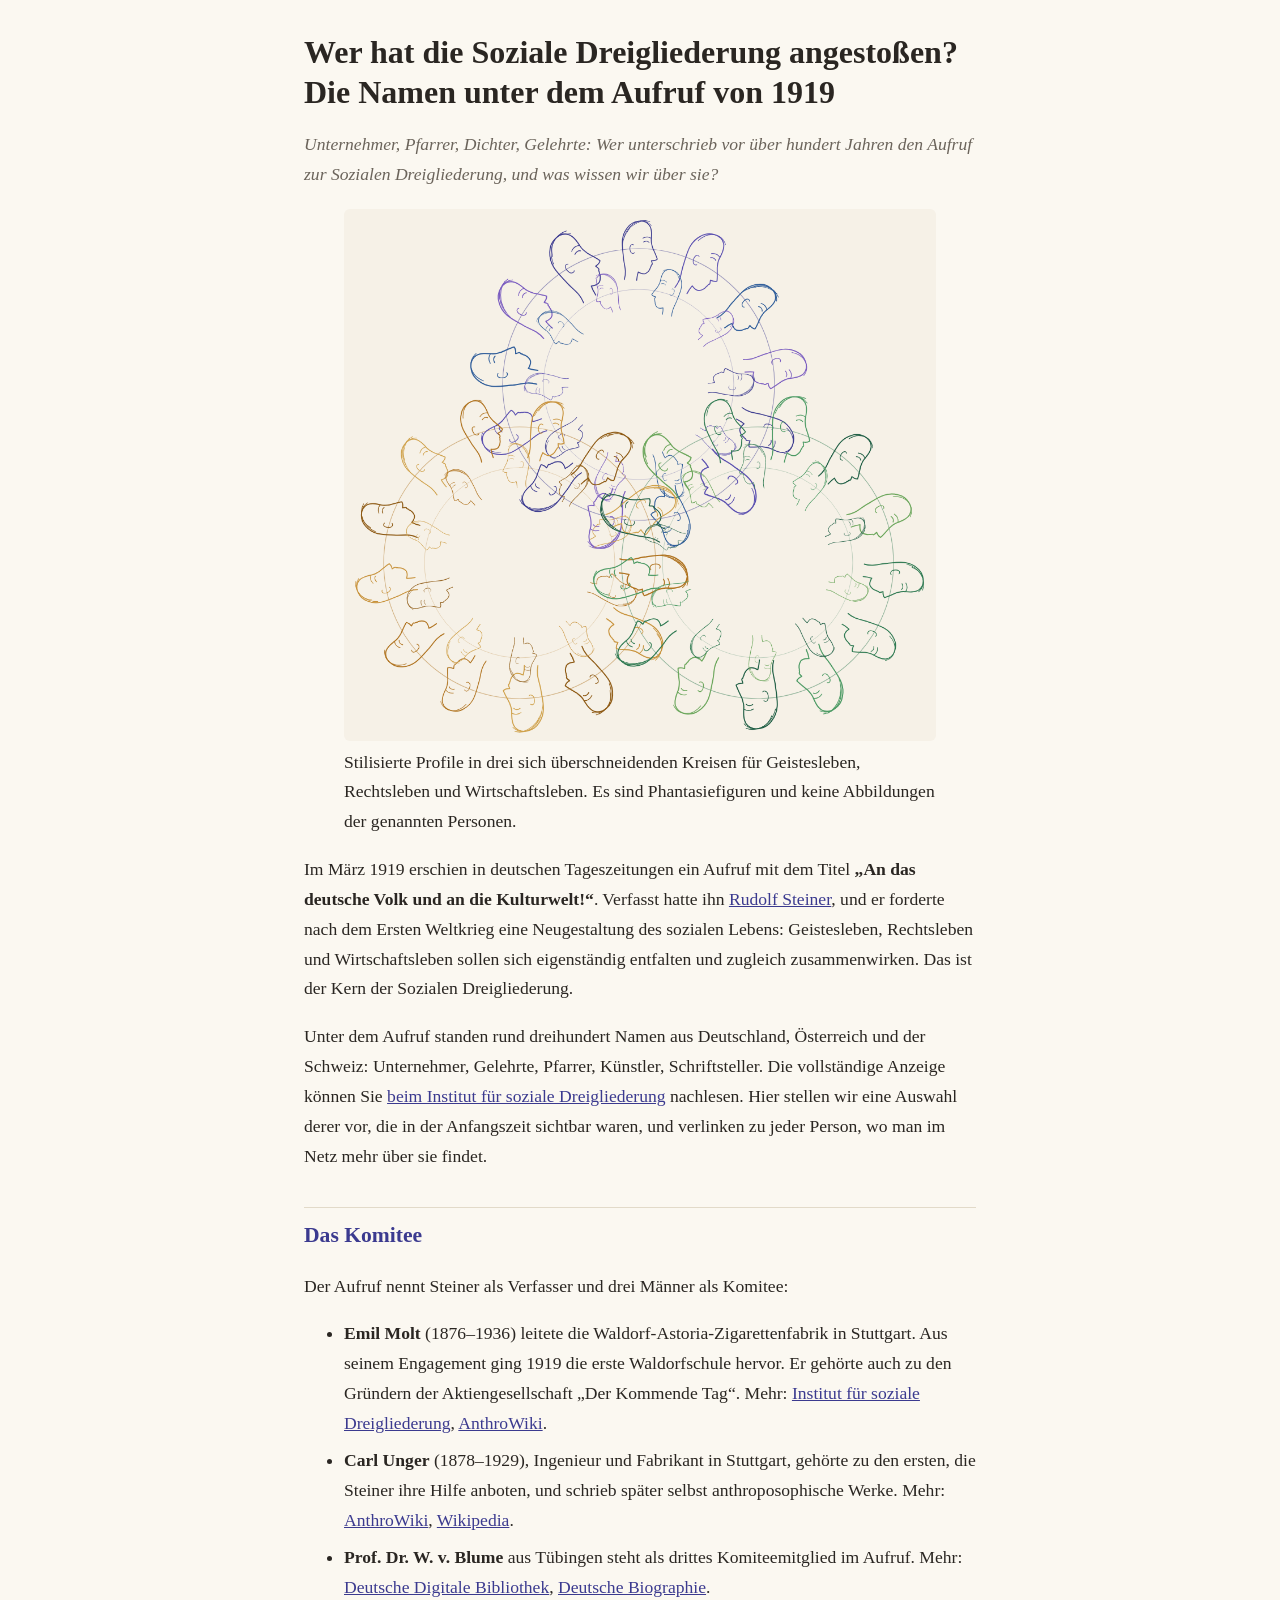
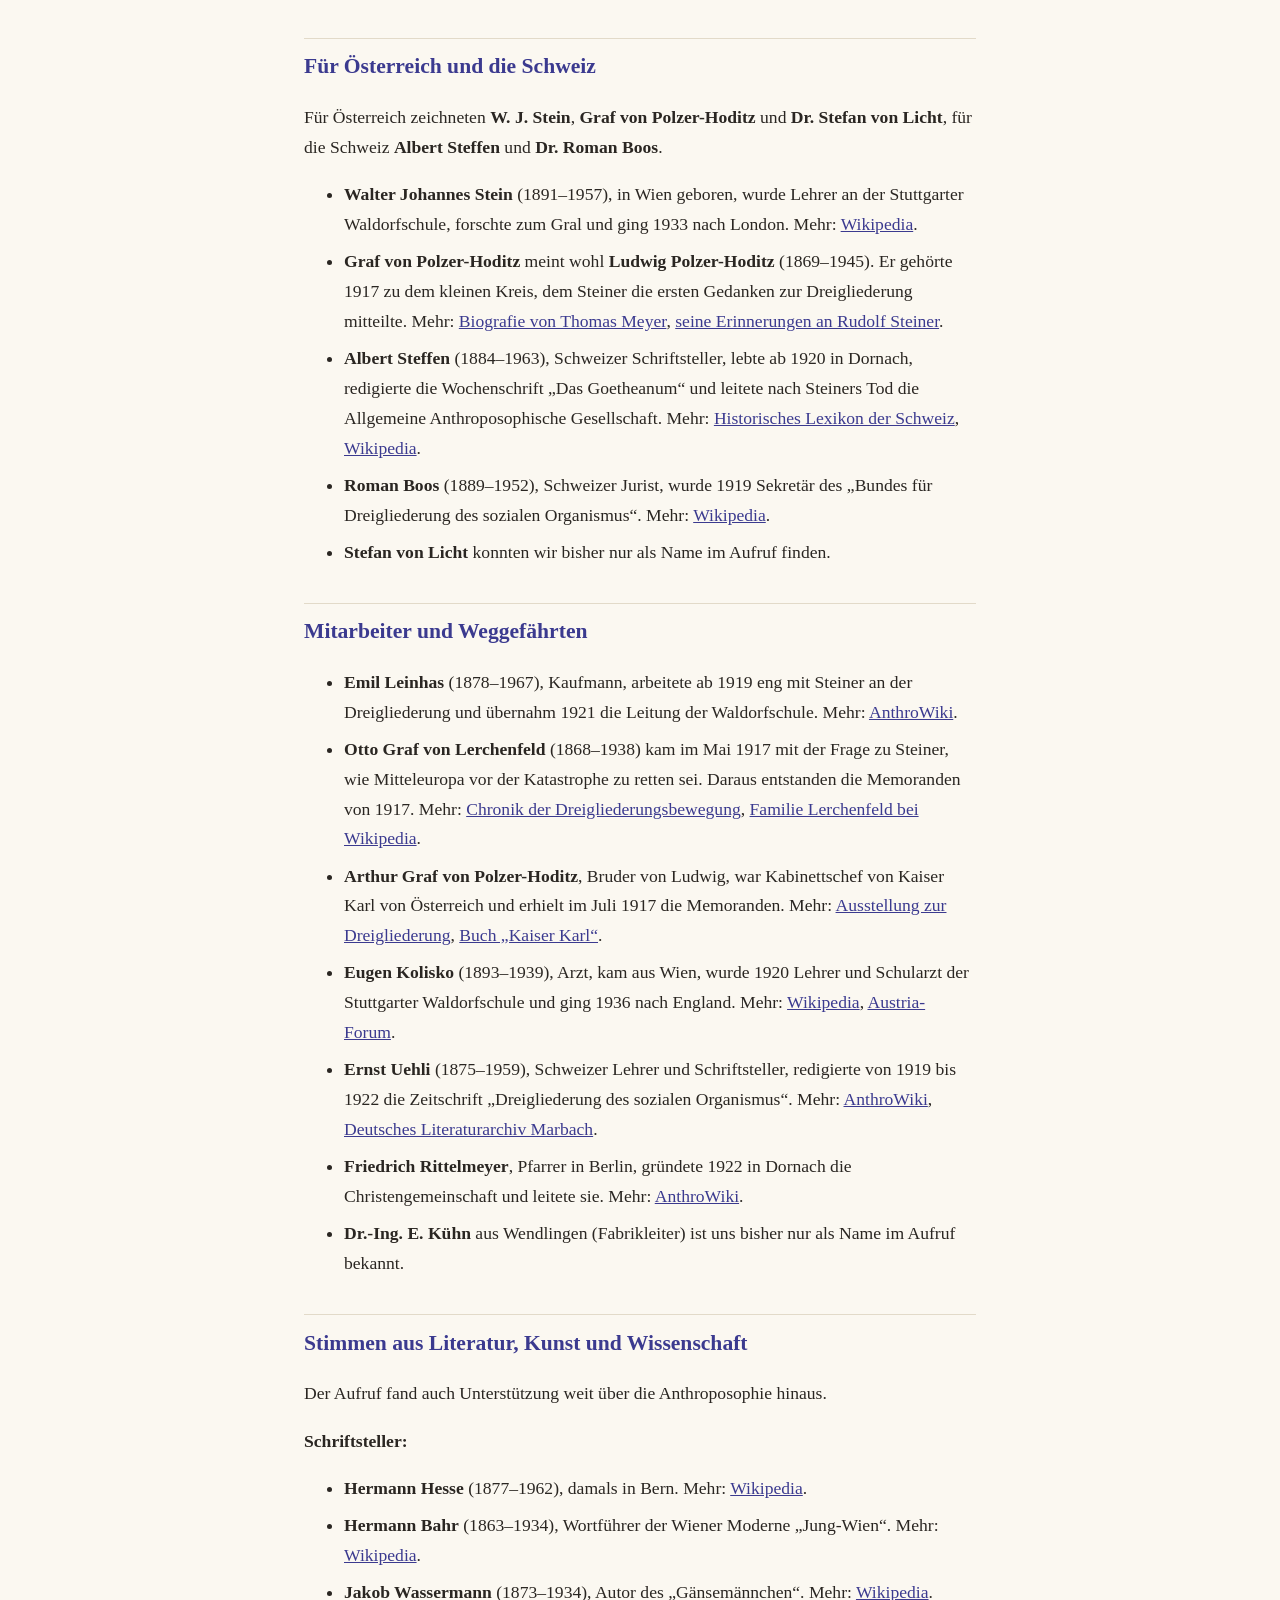
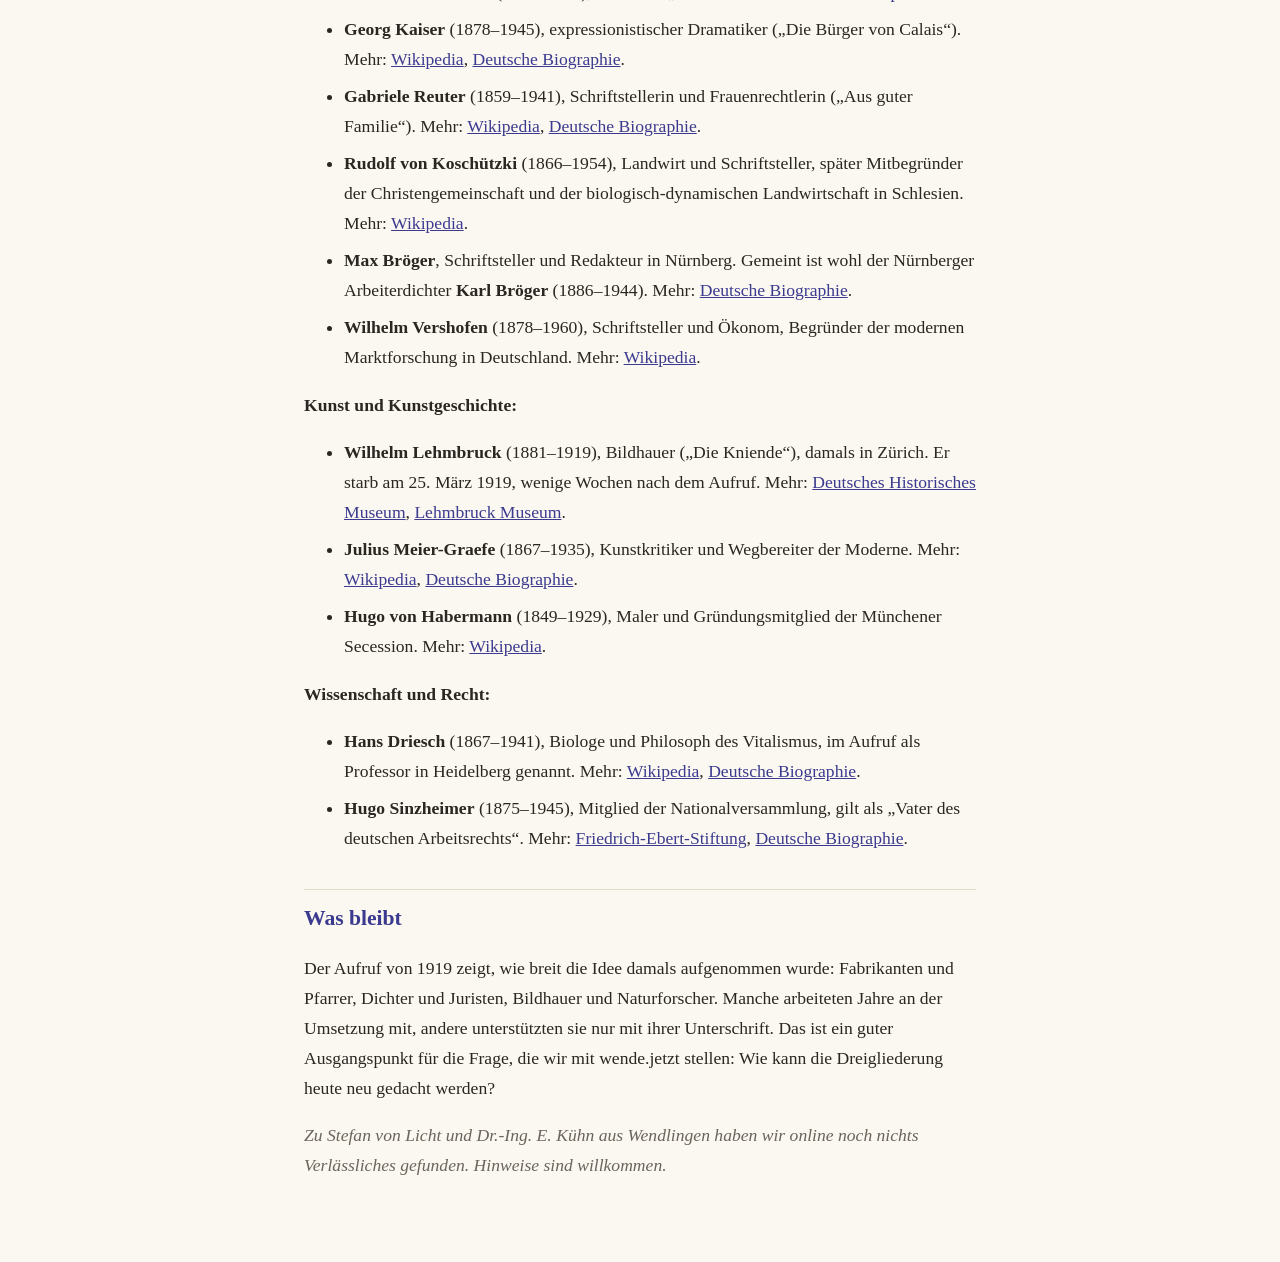
==== blogbeitrag-dreigliederung-anfaenge.html @ 05ac9ec2 "Blogbeitrag fertig: HTML, Word und Titelbild aus Profil-Linienportraits Co-Authored-By: Claude Sonne" ====
<!DOCTYPE html>
<html xmlns="http://www.w3.org/1999/xhtml" lang="de" xml:lang="de">
<head>
  <meta charset="utf-8" />
  <meta name="generator" content="pandoc" />
  <meta name="viewport" content="width=device-width, initial-scale=1.0, user-scalable=yes" />
  <title>Wer hat die Soziale Dreigliederung angesto��en? Die Namen unter dem Aufruf von 1919</title>
  <style>
code{white-space: pre-wrap;}
span.smallcaps{font-variant: small-caps;}
div.columns{display: flex; gap: min(4vw, 1.5em);}
div.column{flex: auto; overflow-x: auto;}
div.hanging-indent{margin-left: 1.5em; text-indent: -1.5em;}

ul.task-list[class]{list-style: none;}
ul.task-list li input[type="checkbox"] {
font-size: inherit;
width: 0.8em;
margin: 0 0.8em 0.2em -1.6em;
vertical-align: middle;
}
.display.math{display: block; text-align: center; margin: 0.5rem auto;}
</style>
  <style type="text/css">:root{--bg:#fbf8f1;--fg:#2a2622;--muted:#6b645b;--accent:#3b3a8f;--rule:#e2dac9}
@media (prefers-color-scheme: dark){:root{--bg:#1d1b19;--fg:#ece6da;--muted:#a79f92;--accent:#a9a6ee;--rule:#3a3631}}
html{background:var(--bg)}
body{max-width:42rem;margin:0 auto;padding:2rem 1rem 4rem;color:var(--fg);background:var(--bg);font:1.1rem/1.7 Georgia,"Times New Roman",serif}
h1{font-size:2rem;line-height:1.25;margin:0 0 .6rem}
h2{font-size:1.35rem;margin:2.2rem 0 .6rem;padding-top:.6rem;border-top:1px solid var(--rule);color:var(--accent)}
p em:only-child{color:var(--muted)}
a{color:var(--accent)}
img{max-width:100%;height:auto;display:block;margin:1.2rem auto .4rem;border-radius:6px}
li{margin:.45rem 0}
header#title-block-header{display:none}
</style>
</head>
<body>
<header id="title-block-header">
<h1 class="title">Wer hat die Soziale Dreigliederung angesto��en? Die
Namen unter dem Aufruf von 1919</h1>
</header>
<h1 id="wer-hat-die-soziale-dreigliederung-angestoßen-die-namen-unter-dem-aufruf-von-1919">Wer
hat die Soziale Dreigliederung angestoßen? Die Namen unter dem Aufruf
von 1919</h1>
<p><em>Unternehmer, Pfarrer, Dichter, Gelehrte: Wer unterschrieb vor
über hundert Jahren den Aufruf zur Sozialen Dreigliederung, und was
wissen wir über sie?</em></p>
<figure>
<img src="[data-uri]" alt="Stilisierte Profile in drei sich überschneidenden Kreisen für Geistesleben, Rechtsleben und Wirtschaftsleben. Es sind Phantasiefiguren und keine Abbildungen der genannten Personen." />
<figcaption aria-hidden="true">Stilisierte Profile in drei sich
überschneidenden Kreisen für Geistesleben, Rechtsleben und
Wirtschaftsleben. Es sind Phantasiefiguren und keine Abbildungen der
genannten Personen.</figcaption>
</figure>
<p>Im März 1919 erschien in deutschen Tageszeitungen ein Aufruf mit dem
Titel <strong>„An das deutsche Volk und an die Kulturwelt!“</strong>.
Verfasst hatte ihn <a href="https://de.wikipedia.org/wiki/Rudolf_Joseph_Lorenz_Steiner">Rudolf
Steiner</a>, und er forderte nach dem Ersten Weltkrieg eine
Neugestaltung des sozialen Lebens: Geistesleben, Rechtsleben und
Wirtschaftsleben sollen sich eigenständig entfalten und zugleich
zusammenwirken. Das ist der Kern der Sozialen Dreigliederung.</p>
<p>Unter dem Aufruf standen rund dreihundert Namen aus Deutschland,
Österreich und der Schweiz: Unternehmer, Gelehrte, Pfarrer, Künstler,
Schriftsteller. Die vollständige Anzeige können Sie <a href="https://www.dreigliederung.de/essays/1919-02-rudolf-steiner-aufruf-an-das-deutsche-volk-und-an-die-kulturwelt">beim
Institut für soziale Dreigliederung</a> nachlesen. Hier stellen wir eine
Auswahl derer vor, die in der Anfangszeit sichtbar waren, und verlinken
zu jeder Person, wo man im Netz mehr über sie findet.</p>
<h2 id="das-komitee">Das Komitee</h2>
<p>Der Aufruf nennt Steiner als Verfasser und drei Männer als
Komitee:</p>
<ul>
<li><strong>Emil Molt</strong> (1876–1936) leitete die
Waldorf-Astoria-Zigarettenfabrik in Stuttgart. Aus seinem Engagement
ging 1919 die erste Waldorfschule hervor. Er gehörte auch zu den
Gründern der Aktiengesellschaft „Der Kommende Tag“. Mehr: <a href="https://www.dreigliederung.de/profile/emil-molt">Institut für
soziale Dreigliederung</a>, <a href="https://en.anthrowiki.at/Emil_Molt">AnthroWiki</a>.</li>
<li><strong>Carl Unger</strong> (1878–1929), Ingenieur und Fabrikant in
Stuttgart, gehörte zu den ersten, die Steiner ihre Hilfe anboten, und
schrieb später selbst anthroposophische Werke. Mehr: <a href="https://anthrowiki.at/Carl_Unger">AnthroWiki</a>, <a href="https://de.wikipedia.org/wiki/Carl_Unger_(Anthroposoph)">Wikipedia</a>.</li>
<li><strong>Prof. Dr. W. v. Blume</strong> aus Tübingen steht als
drittes Komiteemitglied im Aufruf. Mehr: <a href="https://www.deutsche-digitale-bibliothek.de/person/gnd/116208317">Deutsche
Digitale Bibliothek</a>, <a href="https://www.deutsche-biographie.de/sfz4803.html">Deutsche
Biographie</a>.</li>
</ul>
<h2 id="für-österreich-und-die-schweiz">Für Österreich und die
Schweiz</h2>
<p>Für Österreich zeichneten <strong>W. J. Stein</strong>, <strong>Graf
von Polzer-Hoditz</strong> und <strong>Dr. Stefan von Licht</strong>,
für die Schweiz <strong>Albert Steffen</strong> und <strong>Dr. Roman
Boos</strong>.</p>
<ul>
<li><strong>Walter Johannes Stein</strong> (1891–1957), in Wien geboren,
wurde Lehrer an der Stuttgarter Waldorfschule, forschte zum Gral und
ging 1933 nach London. Mehr: <a href="https://en.wikipedia.org/wiki/Walter_Johannes_Stein">Wikipedia</a>.</li>
<li><strong>Graf von Polzer-Hoditz</strong> meint wohl <strong>Ludwig
Polzer-Hoditz</strong> (1869–1945). Er gehörte 1917 zu dem kleinen
Kreis, dem Steiner die ersten Gedanken zur Dreigliederung mitteilte.
Mehr: <a href="https://steiner.presswarehouse.com/browse/book/9781906999643/Ludwig-Polzer-Hoditz">Biografie
von Thomas Meyer</a>, <a href="https://rsarchive.org/OtherAuthors/Polzer-HoditzLudwig/MemoriesOfRudolfSteiner/index.html">seine
Erinnerungen an Rudolf Steiner</a>.</li>
<li><strong>Albert Steffen</strong> (1884–1963), Schweizer
Schriftsteller, lebte ab 1920 in Dornach, redigierte die Wochenschrift
„Das Goetheanum“ und leitete nach Steiners Tod die Allgemeine
Anthroposophische Gesellschaft. Mehr: <a href="https://hls-dhs-dss.ch/articles/012316">Historisches Lexikon der
Schweiz</a>, <a href="https://en.wikipedia.org/wiki/Albert_Steffen">Wikipedia</a>.</li>
<li><strong>Roman Boos</strong> (1889–1952), Schweizer Jurist, wurde
1919 Sekretär des „Bundes für Dreigliederung des sozialen Organismus“.
Mehr: <a href="https://de.wikipedia.org/wiki/Roman_Boos">Wikipedia</a>.</li>
<li><strong>Stefan von Licht</strong> konnten wir bisher nur als Name im
Aufruf finden.</li>
</ul>
<h2 id="mitarbeiter-und-weggefährten">Mitarbeiter und Weggefährten</h2>
<ul>
<li><strong>Emil Leinhas</strong> (1878–1967), Kaufmann, arbeitete ab
1919 eng mit Steiner an der Dreigliederung und übernahm 1921 die Leitung
der Waldorfschule. Mehr: <a href="https://anthrowiki.at/Emil_Leinhas">AnthroWiki</a>.</li>
<li><strong>Otto Graf von Lerchenfeld</strong> (1868–1938) kam im Mai
1917 mit der Frage zu Steiner, wie Mitteleuropa vor der Katastrophe zu
retten sei. Daraus entstanden die Memoranden von 1917. Mehr: <a href="https://toward3.blogspot.com/2016/08/threefolding-movement-of-1917-1922-part_9.html">Chronik
der Dreigliederungsbewegung</a>, <a href="https://de.wikipedia.org/wiki/Lerchenfeld_(Adelsgeschlecht)">Familie
Lerchenfeld bei Wikipedia</a>.</li>
<li><strong>Arthur Graf von Polzer-Hoditz</strong>, Bruder von Ludwig,
war Kabinettschef von Kaiser Karl von Österreich und erhielt im Juli
1917 die Memoranden. Mehr: <a href="https://ar.dreigliederung.de/files/download/ausstellung/dreigliederung-ausstellung-infotafeln-1-3.pdf">Ausstellung
zur Dreigliederung</a>, <a href="https://resolve.cambridge.org/core/journals/austrian-history-yearbook/article/abs/arthur-graf-polzerhoditz-kaiser-karlaus-der-geheimmappe-seines-kabinettchefs-2nd-ed-introd-wolfdieter-bihl-vienna-amalthea-verlag-1980-pp-xi-652/618D78131F062F7DB8764E2B2B7E2FF4">Buch
„Kaiser Karl“</a>.</li>
<li><strong>Eugen Kolisko</strong> (1893–1939), Arzt, kam aus Wien,
wurde 1920 Lehrer und Schularzt der Stuttgarter Waldorfschule und ging
1936 nach England. Mehr: <a href="https://en.wikipedia.org/wiki/Eugen_Kolisko">Wikipedia</a>, <a href="https://austria-forum.org/af/AustriaWiki/Eugen_Kolisko">Austria-Forum</a>.</li>
<li><strong>Ernst Uehli</strong> (1875–1959), Schweizer Lehrer und
Schriftsteller, redigierte von 1919 bis 1922 die Zeitschrift
„Dreigliederung des sozialen Organismus“. Mehr: <a href="https://en.anthrowiki.at/Ernst_Uehli">AnthroWiki</a>, <a href="https://www.dla-marbach.de/en/catalogue/find/opac/id/PE00039098/">Deutsches
Literaturarchiv Marbach</a>.</li>
<li><strong>Friedrich Rittelmeyer</strong>, Pfarrer in Berlin, gründete
1922 in Dornach die Christengemeinschaft und leitete sie. Mehr: <a href="https://anthrowiki.at/Friedrich_Rittelmeyer">AnthroWiki</a>.</li>
<li><strong>Dr.-Ing. E. Kühn</strong> aus Wendlingen (Fabrikleiter) ist
uns bisher nur als Name im Aufruf bekannt.</li>
</ul>
<h2 id="stimmen-aus-literatur-kunst-und-wissenschaft">Stimmen aus
Literatur, Kunst und Wissenschaft</h2>
<p>Der Aufruf fand auch Unterstützung weit über die Anthroposophie
hinaus.</p>
<p><strong>Schriftsteller:</strong></p>
<ul>
<li><strong>Hermann Hesse</strong> (1877–1962), damals in Bern. Mehr: <a href="https://de.wikipedia.org/wiki/Hermann_Hesse">Wikipedia</a>.</li>
<li><strong>Hermann Bahr</strong> (1863–1934), Wortführer der Wiener
Moderne „Jung-Wien“. Mehr: <a href="https://de.wikipedia.org/wiki/Hermann_Bahr">Wikipedia</a>.</li>
<li><strong>Jakob Wassermann</strong> (1873–1934), Autor des
„Gänsemännchen“. Mehr: <a href="https://de.wikipedia.org/wiki/Jakob_Wassermann">Wikipedia</a>.</li>
<li><strong>Georg Kaiser</strong> (1878–1945), expressionistischer
Dramatiker („Die Bürger von Calais“). Mehr: <a href="https://en.wikipedia.org/wiki/Georg_Kaiser">Wikipedia</a>, <a href="https://www.deutsche-biographie.de/gnd118559427.html">Deutsche
Biographie</a>.</li>
<li><strong>Gabriele Reuter</strong> (1859–1941), Schriftstellerin und
Frauenrechtlerin („Aus guter Familie“). Mehr: <a href="https://en.wikipedia.org/wiki/Gabriele_Reuter">Wikipedia</a>, <a href="https://www.deutsche-biographie.de/118744712.html">Deutsche
Biographie</a>.</li>
<li><strong>Rudolf von Koschützki</strong> (1866–1954), Landwirt und
Schriftsteller, später Mitbegründer der Christengemeinschaft und der
biologisch-dynamischen Landwirtschaft in Schlesien. Mehr: <a href="https://de.wikipedia.org/wiki/Rudolf_von_Kosch%C3%BCtzki">Wikipedia</a>.</li>
<li><strong>Max Bröger</strong>, Schriftsteller und Redakteur in
Nürnberg. Gemeint ist wohl der Nürnberger Arbeiterdichter <strong>Karl
Bröger</strong> (1886–1944). Mehr: <a href="https://www.deutsche-biographie.de/sfz5933.html">Deutsche
Biographie</a>.</li>
<li><strong>Wilhelm Vershofen</strong> (1878–1960), Schriftsteller und
Ökonom, Begründer der modernen Marktforschung in Deutschland. Mehr: <a href="https://de.wikipedia.org/wiki/Wilhelm_Vershofen">Wikipedia</a>.</li>
</ul>
<p><strong>Kunst und Kunstgeschichte:</strong></p>
<ul>
<li><strong>Wilhelm Lehmbruck</strong> (1881–1919), Bildhauer („Die
Kniende“), damals in Zürich. Er starb am 25. März 1919, wenige Wochen
nach dem Aufruf. Mehr: <a href="https://www.dhm.de/lemo/biografie/wilhelm-lehmbruck">Deutsches
Historisches Museum</a>, <a href="https://lehmbruckmuseum.de/museum-english/wilhelm-lehmbruck/biography/">Lehmbruck
Museum</a>.</li>
<li><strong>Julius Meier-Graefe</strong> (1867–1935), Kunstkritiker und
Wegbereiter der Moderne. Mehr: <a href="https://en.wikipedia.org/wiki/Julius_Meier-Graefe">Wikipedia</a>,
<a href="https://www.deutsche-biographie.de/118732641.html">Deutsche
Biographie</a>.</li>
<li><strong>Hugo von Habermann</strong> (1849–1929), Maler und
Gründungsmitglied der Münchener Secession. Mehr: <a href="https://de.wikipedia.org/wiki/Hugo_Freiherr_von_Habermann">Wikipedia</a>.</li>
</ul>
<p><strong>Wissenschaft und Recht:</strong></p>
<ul>
<li><strong>Hans Driesch</strong> (1867–1941), Biologe und Philosoph des
Vitalismus, im Aufruf als Professor in Heidelberg genannt. Mehr: <a href="https://en.wikipedia.org/wiki/Hans_Driesch">Wikipedia</a>, <a href="https://www.deutsche-biographie.de/118527479.html">Deutsche
Biographie</a>.</li>
<li><strong>Hugo Sinzheimer</strong> (1875–1945), Mitglied der
Nationalversammlung, gilt als „Vater des deutschen Arbeitsrechts“. Mehr:
<a href="https://www.fes.de/asd/vordenker-innen/hugo-sinzheimer">Friedrich-Ebert-Stiftung</a>,
<a href="https://www.deutsche-biographie.de/sfz74825.html">Deutsche
Biographie</a>.</li>
</ul>
<h2 id="was-bleibt">Was bleibt</h2>
<p>Der Aufruf von 1919 zeigt, wie breit die Idee damals aufgenommen
wurde: Fabrikanten und Pfarrer, Dichter und Juristen, Bildhauer und
Naturforscher. Manche arbeiteten Jahre an der Umsetzung mit, andere
unterstützten sie nur mit ihrer Unterschrift. Das ist ein guter
Ausgangspunkt für die Frage, die wir mit wende.jetzt stellen: Wie kann
die Dreigliederung heute neu gedacht werden?</p>
<p><em>Zu Stefan von Licht und Dr.-Ing. E. Kühn aus Wendlingen haben wir
online noch nichts Verlässliches gefunden. Hinweise sind
willkommen.</em></p>
</body>
</html>
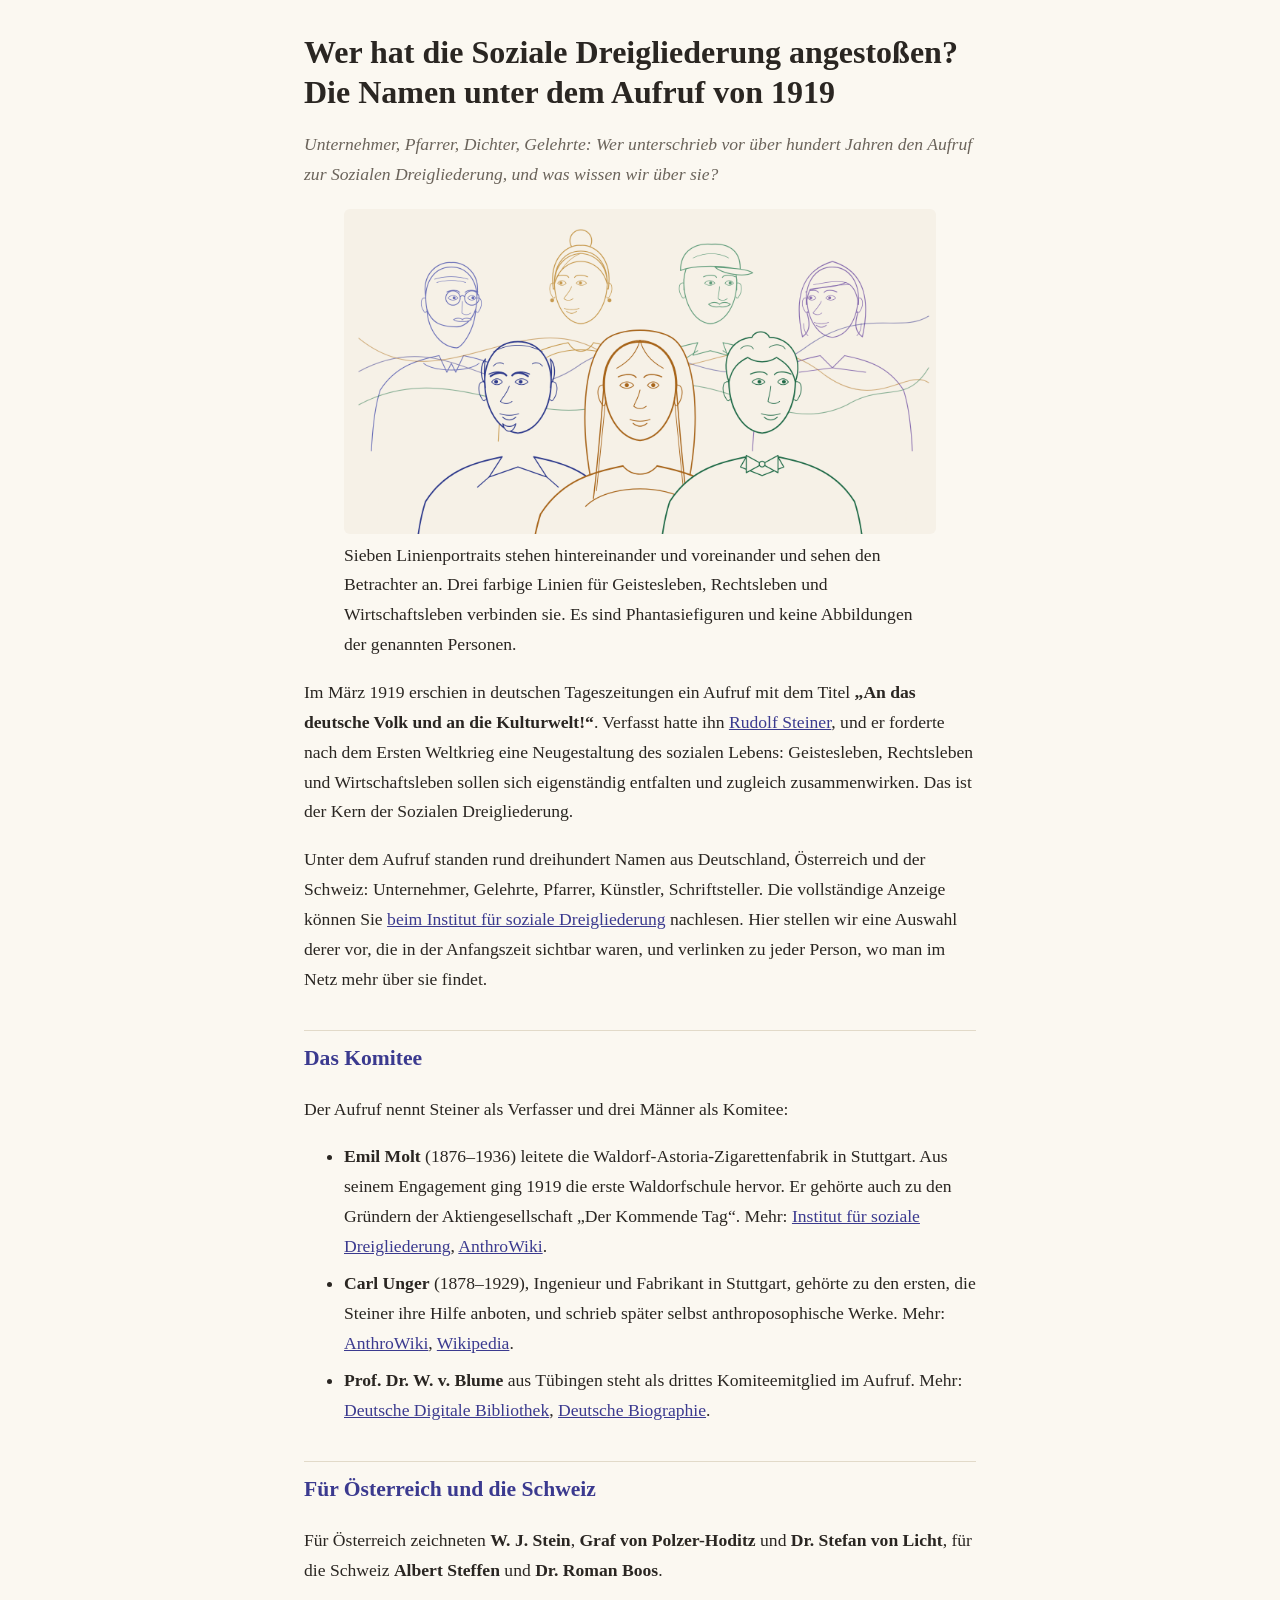
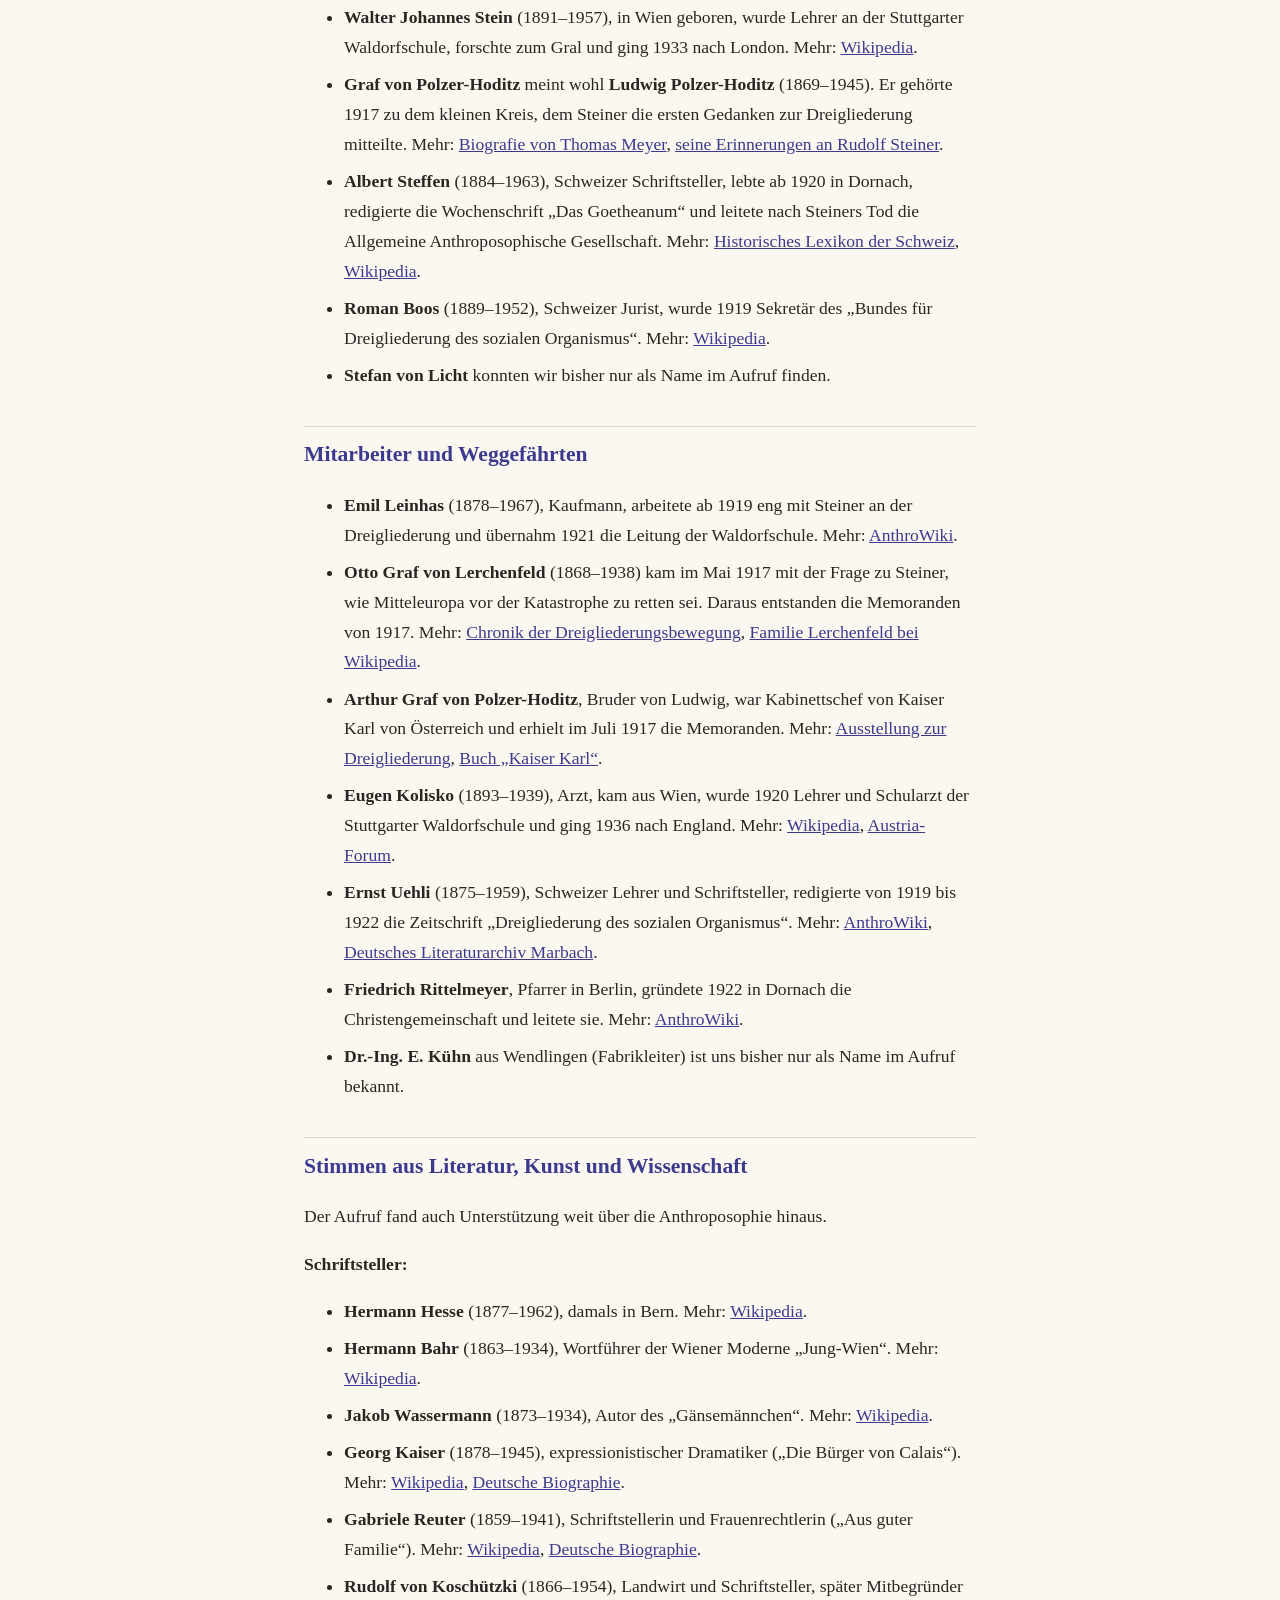
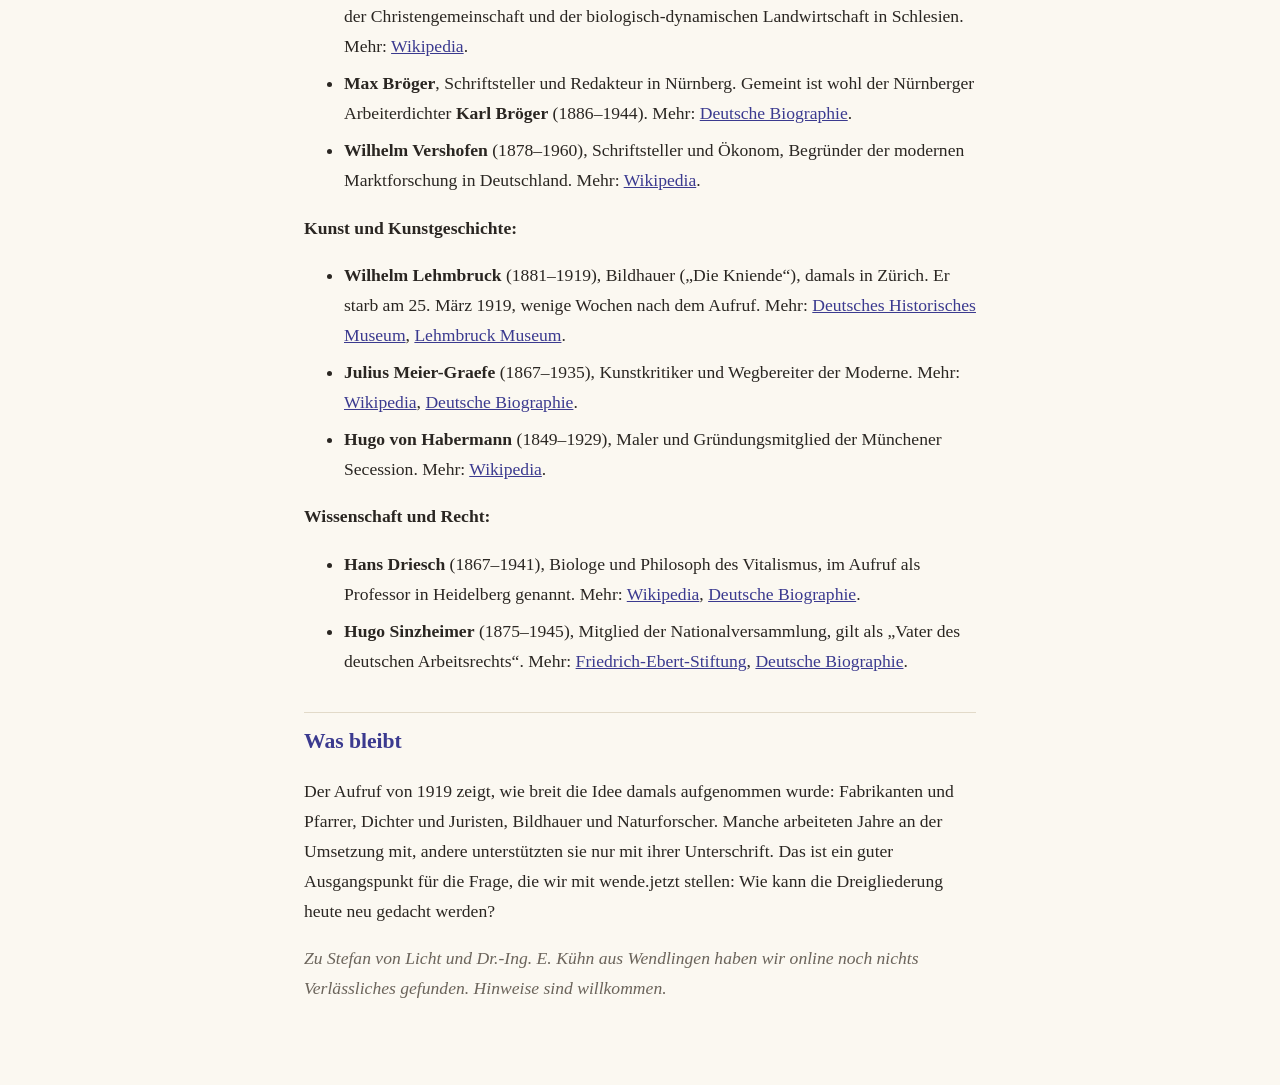
==== commit cfdb2385: "Titelbild neu: sieben Linienportraits hintereinander und voreinander Co-Authored-By: Claude Sonnet 5" ====
--- a/blogbeitrag-dreigliederung-anfaenge.html
+++ b/blogbeitrag-dreigliederung-anfaenge.html
@@ -46,11 +46,12 @@
 über hundert Jahren den Aufruf zur Sozialen Dreigliederung, und was
 wissen wir über sie?</em></p>
 <figure>
-<img src="[data-uri]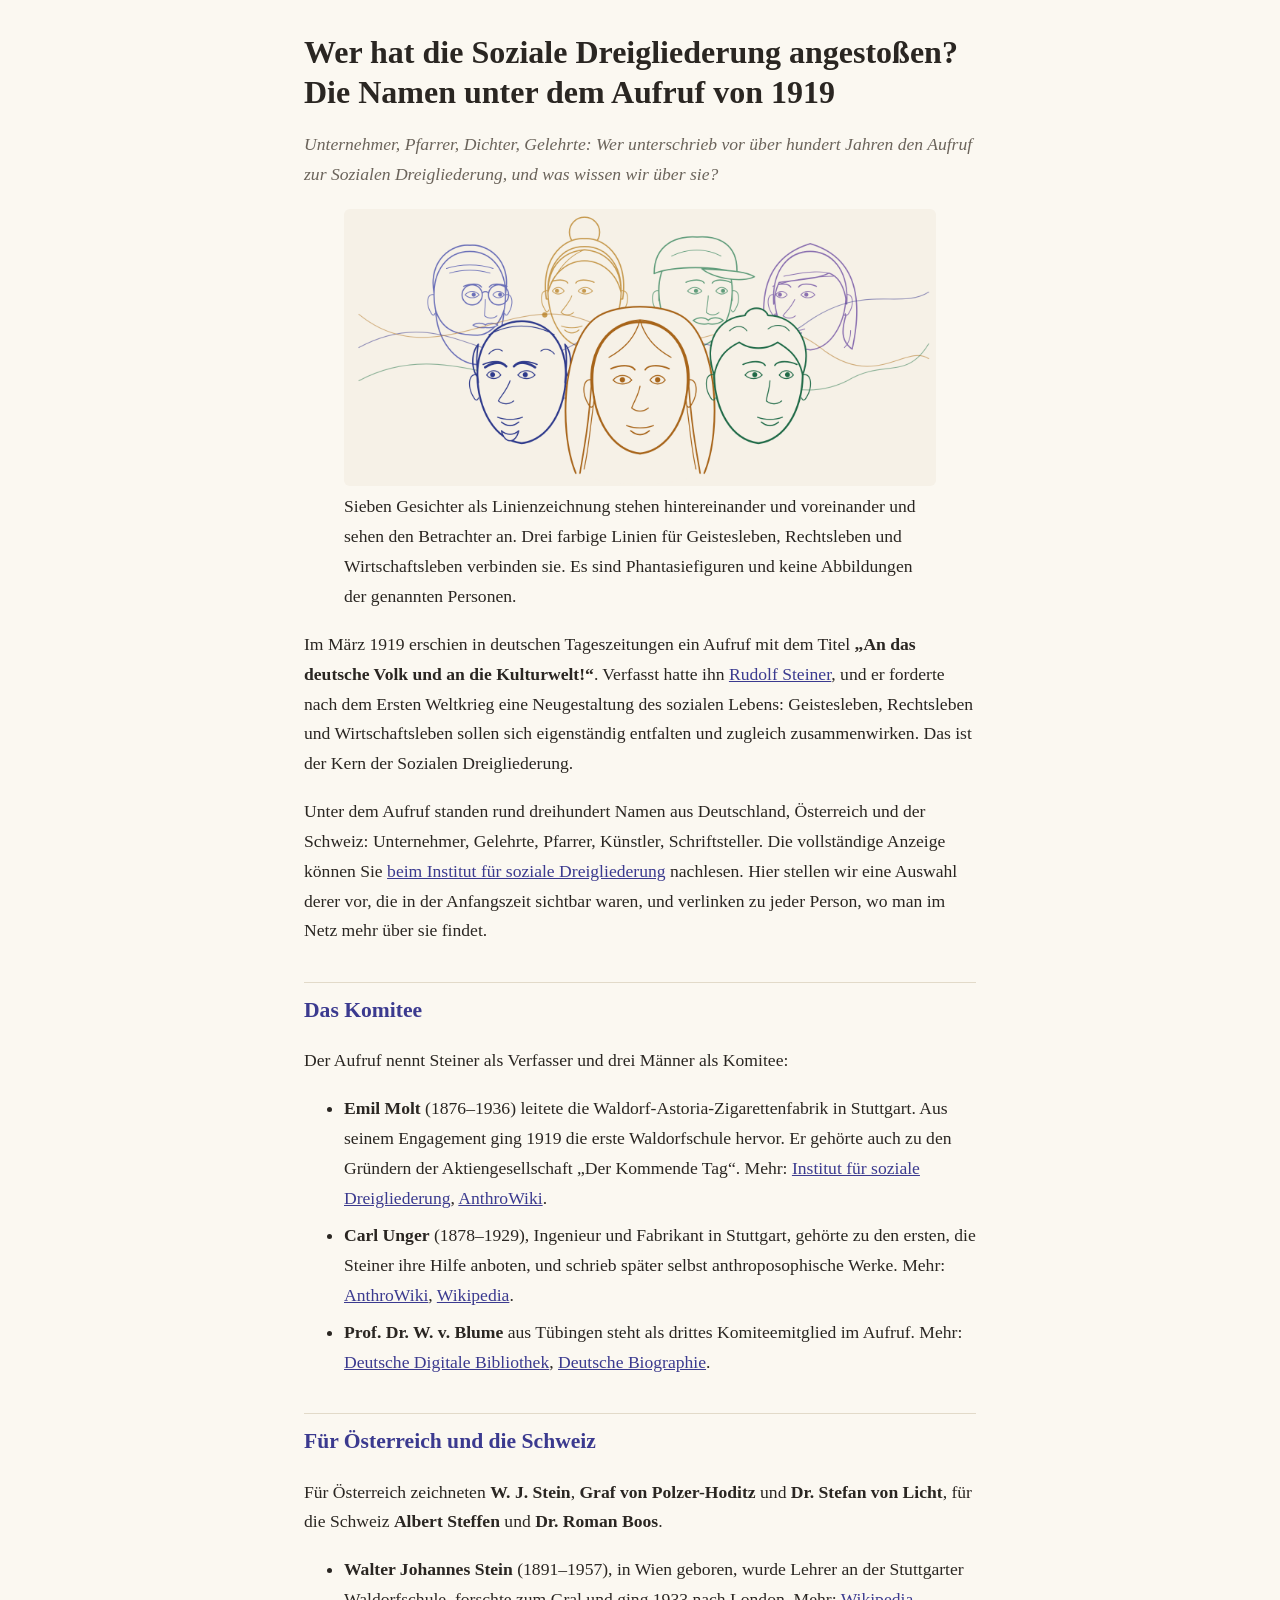
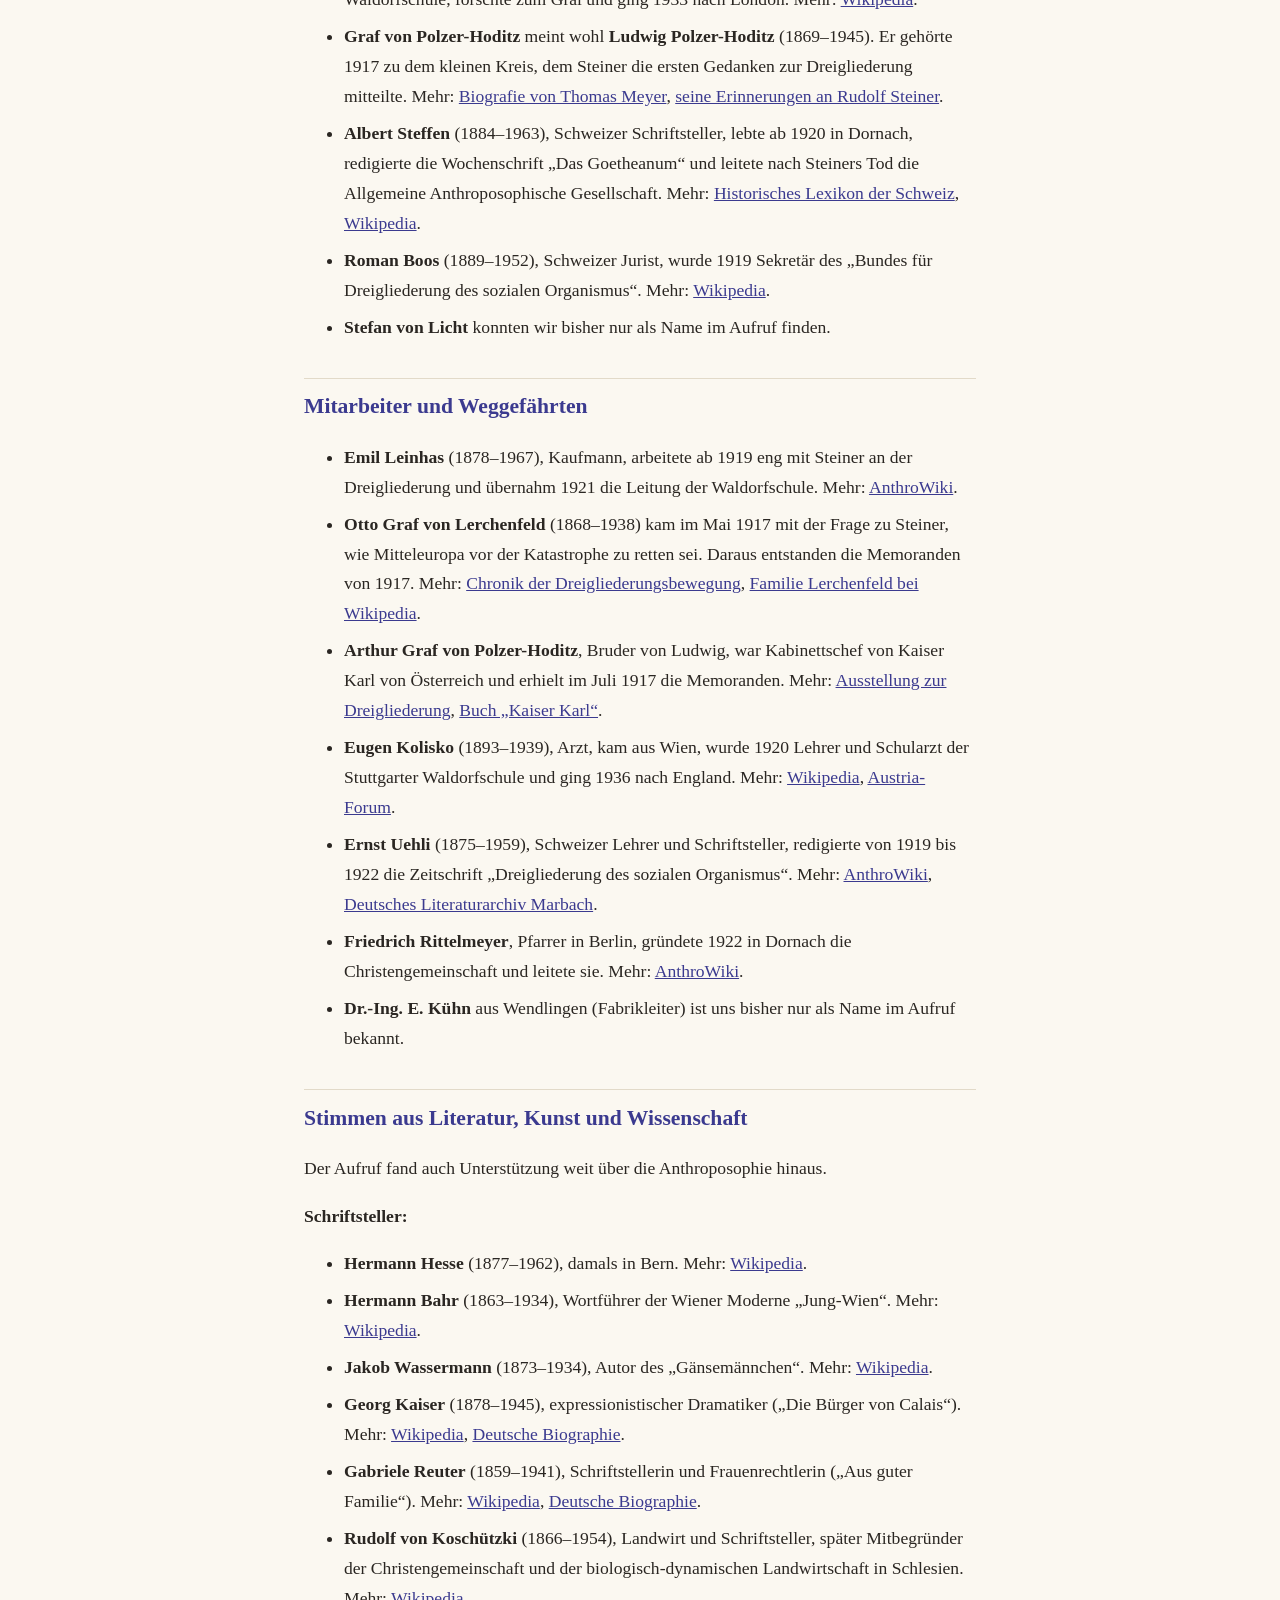
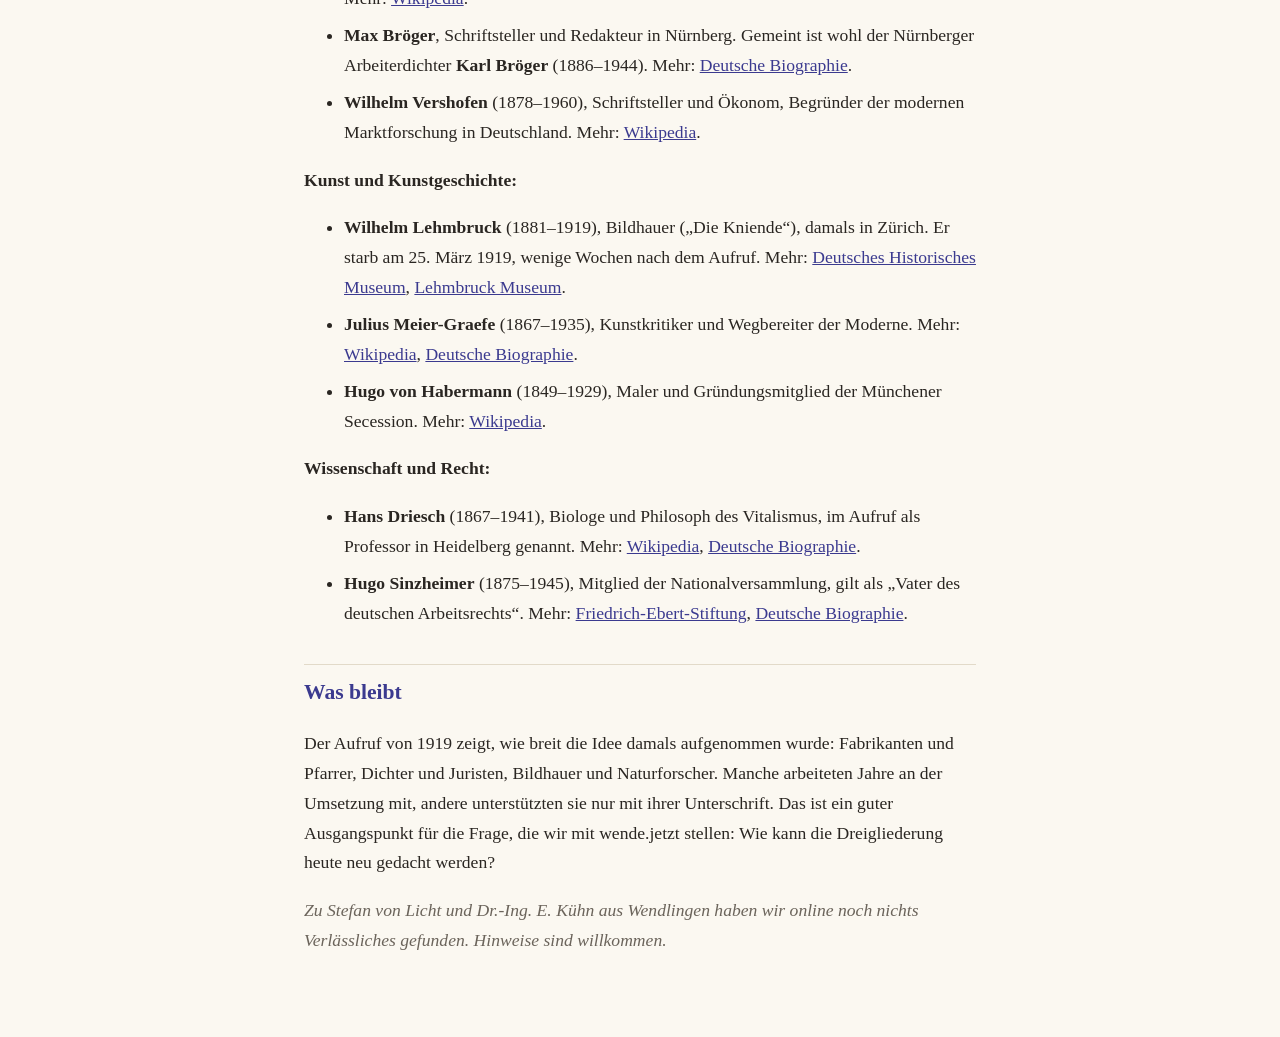
==== commit 4032fb67: "Titelbild: nur die Gesichter, ohne Schultern Co-Authored-By: Claude Sonnet 5.5 <noreply@anthropic.co" ====
--- a/blogbeitrag-dreigliederung-anfaenge.html
+++ b/blogbeitrag-dreigliederung-anfaenge.html
@@ -46,12 +46,12 @@
 über hundert Jahren den Aufruf zur Sozialen Dreigliederung, und was
 wissen wir über sie?</em></p>
 <figure>
-<img src="[data-uri]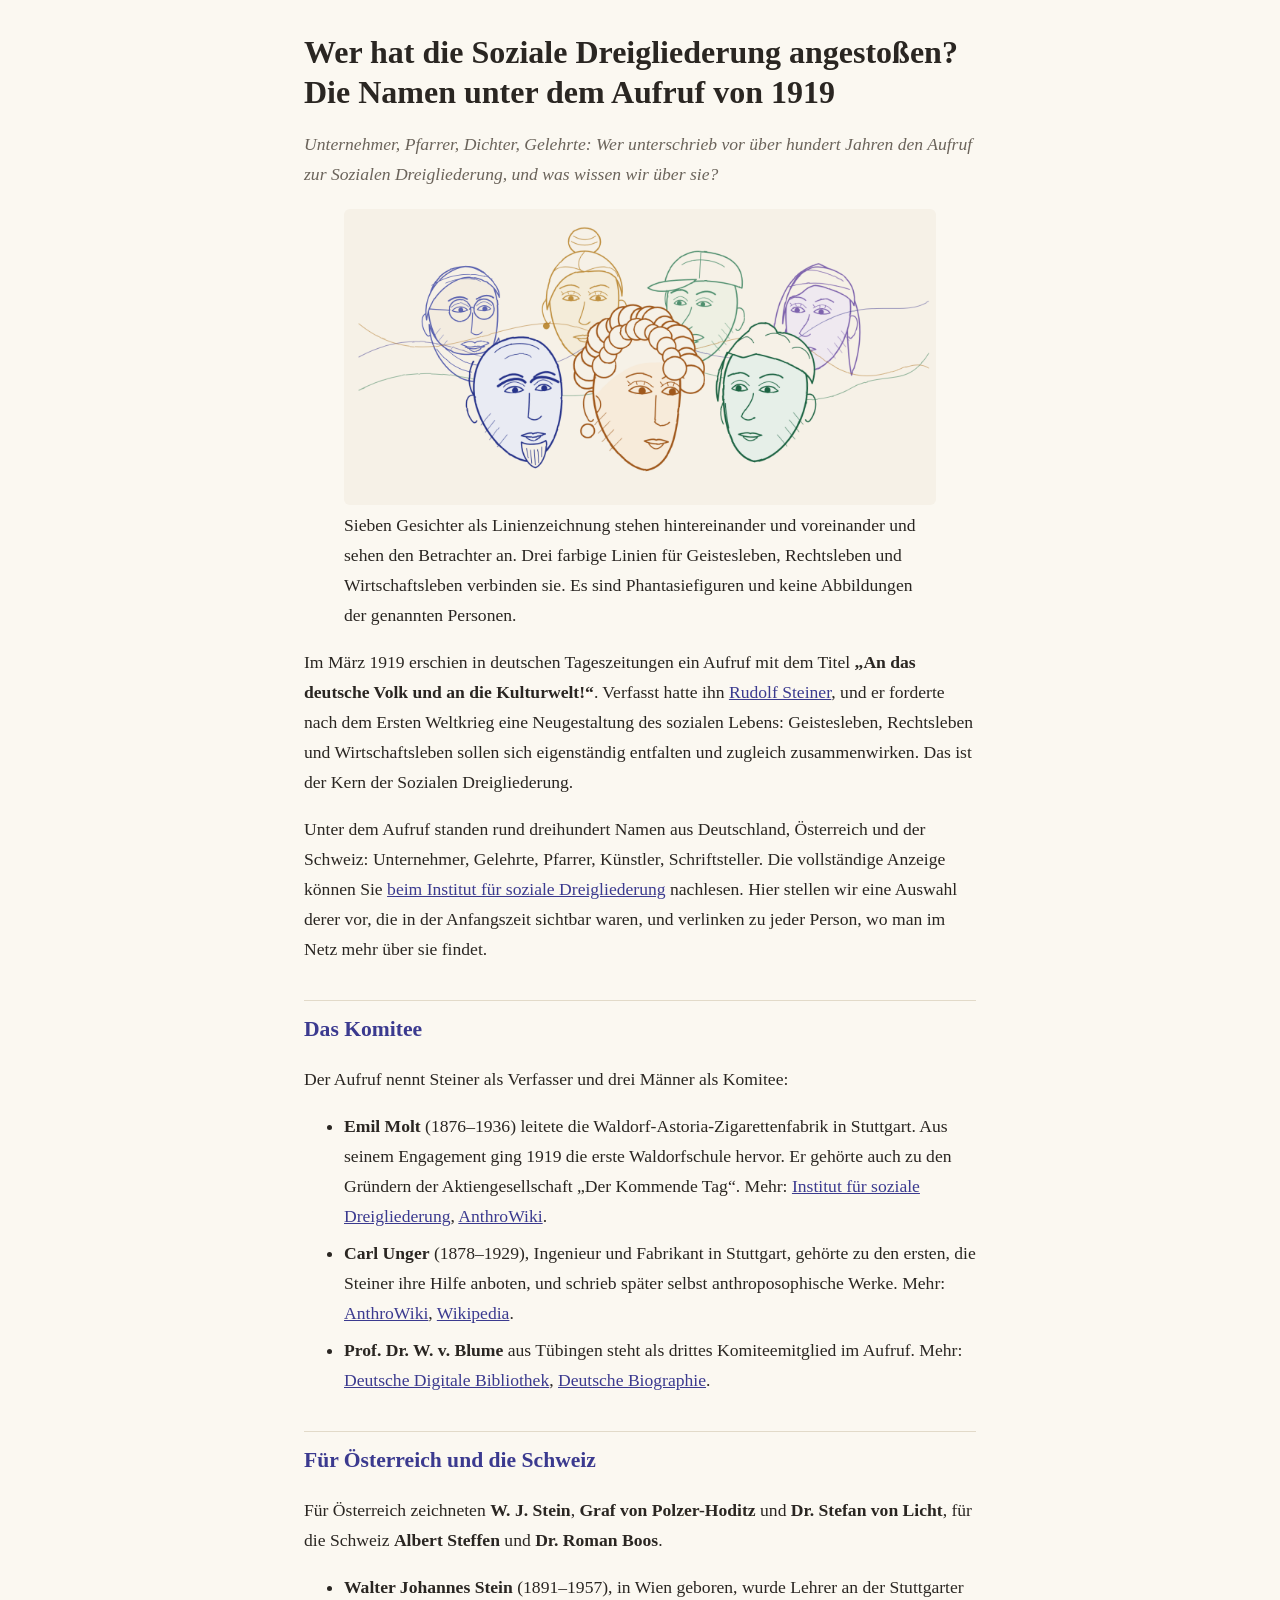
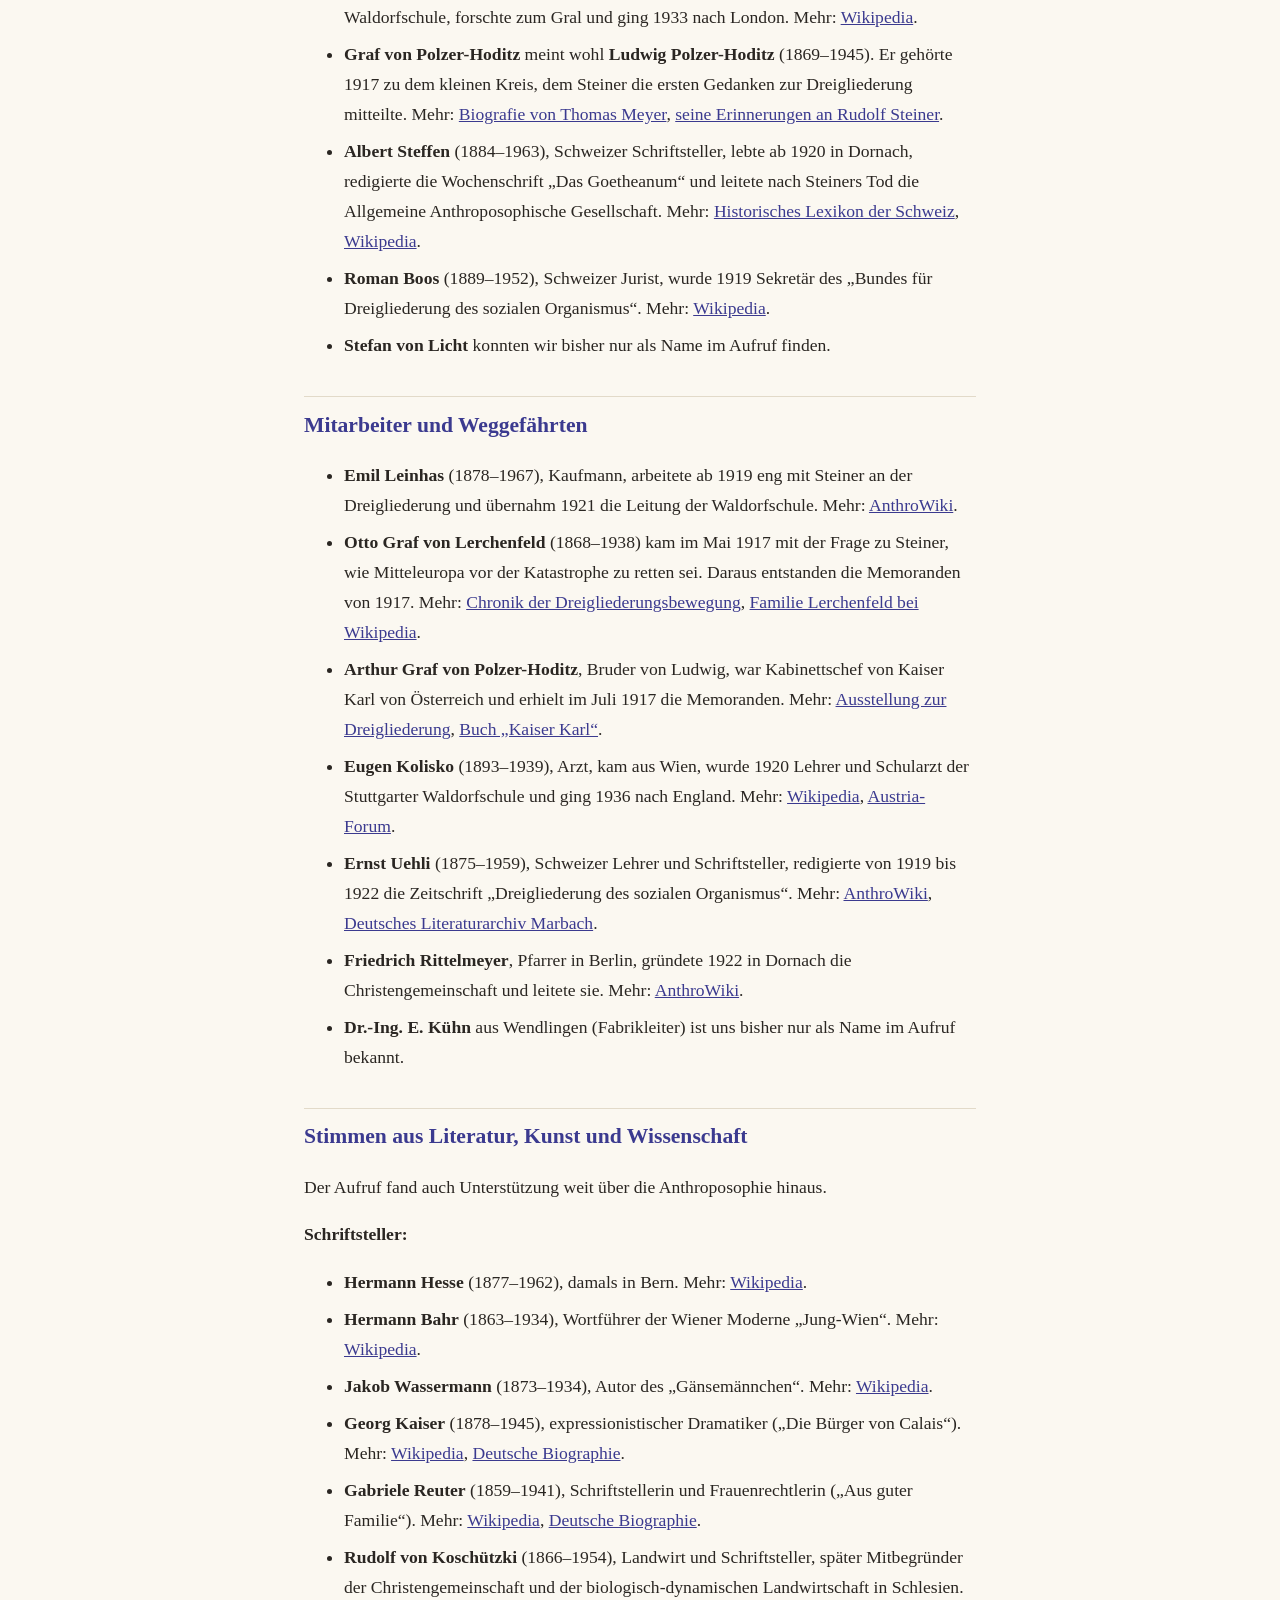
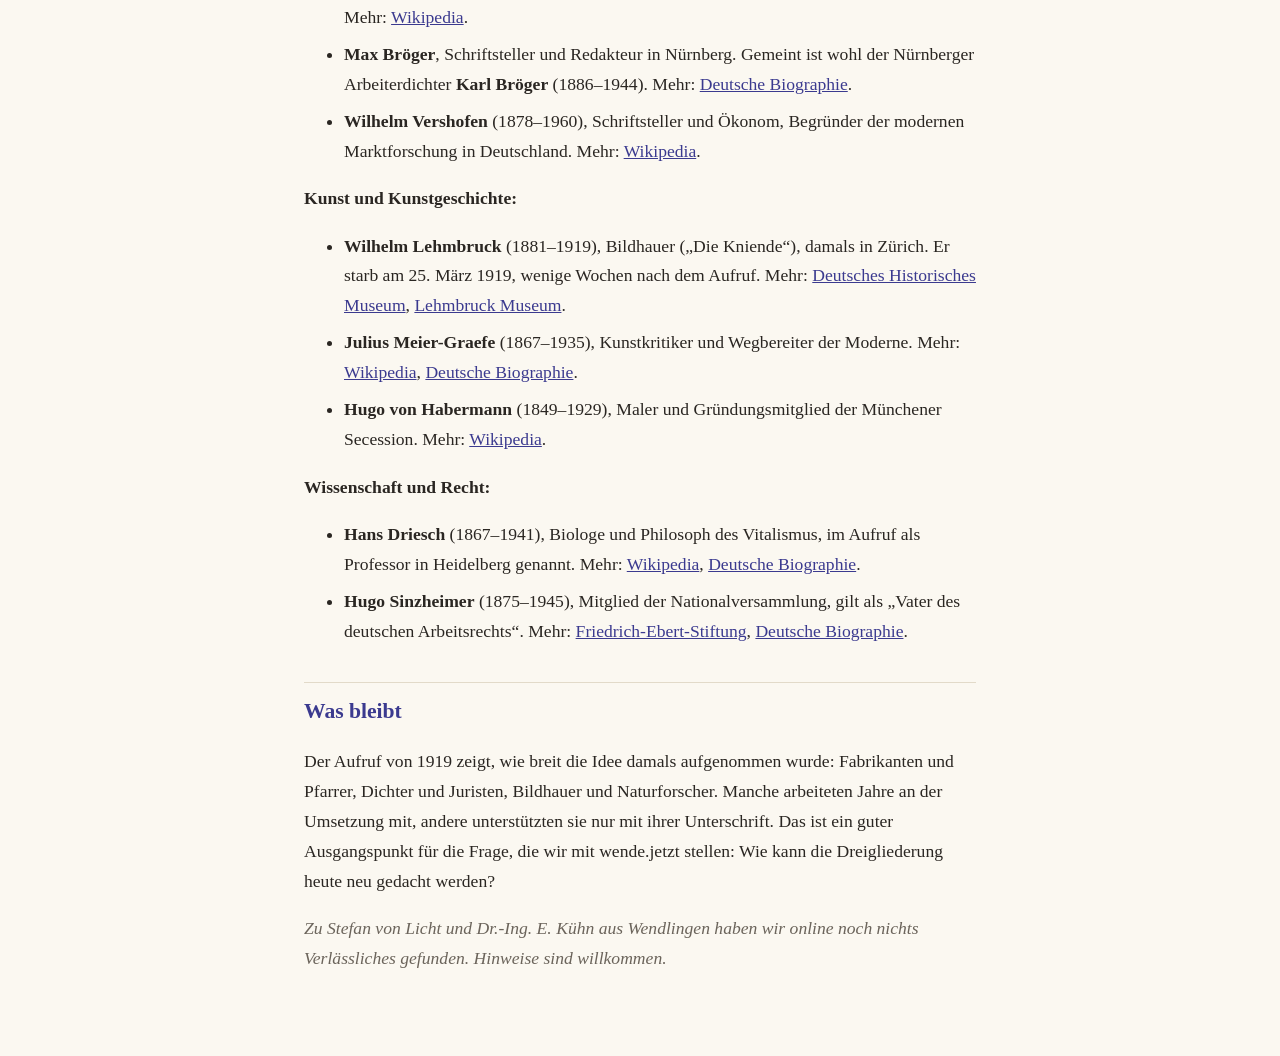
==== commit 7b76d43a: "Titelbild neu gezeichnet: sieben gedrehte Gesichter, Mittelfigur mit Locken Co-Authored-By: Claude S" ====
--- a/blogbeitrag-dreigliederung-anfaenge.html
+++ b/blogbeitrag-dreigliederung-anfaenge.html
@@ -46,7 +46,7 @@
 über hundert Jahren den Aufruf zur Sozialen Dreigliederung, und was
 wissen wir über sie?</em></p>
 <figure>
-<img src="[data-uri]